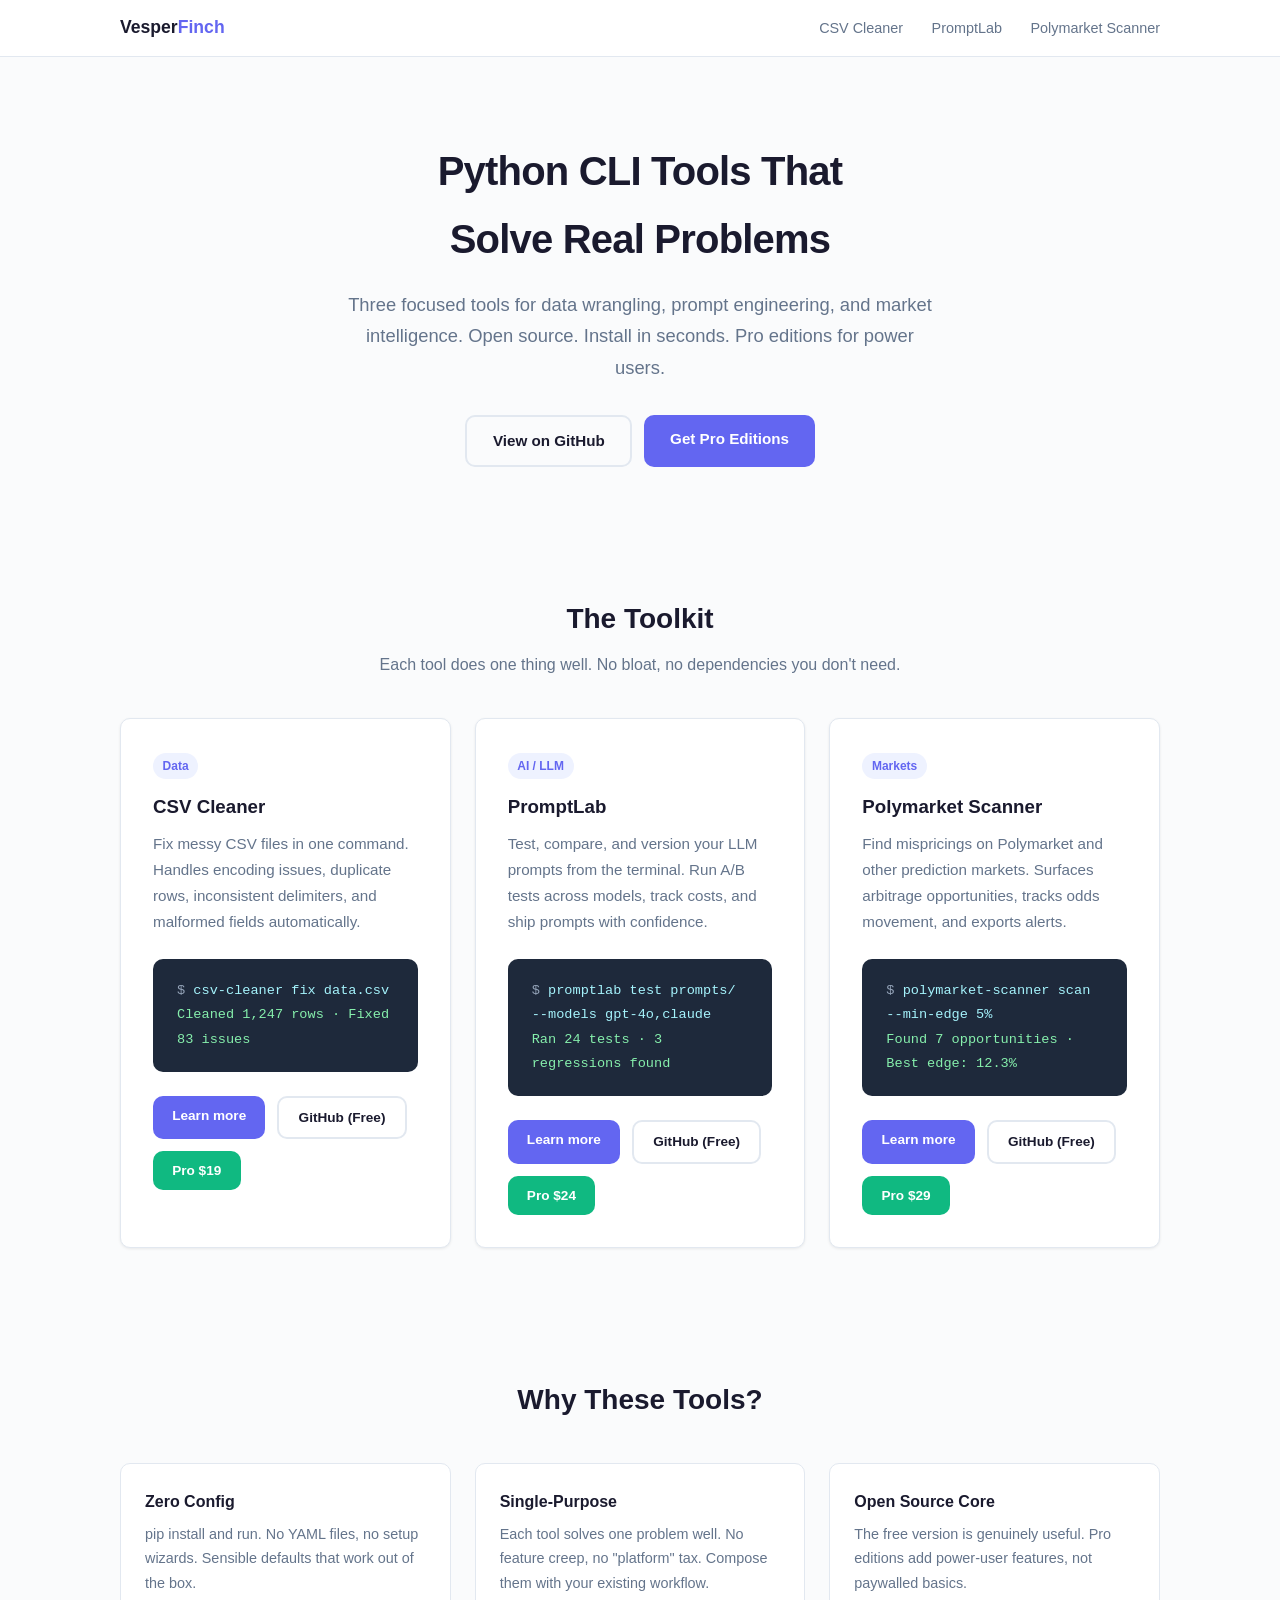
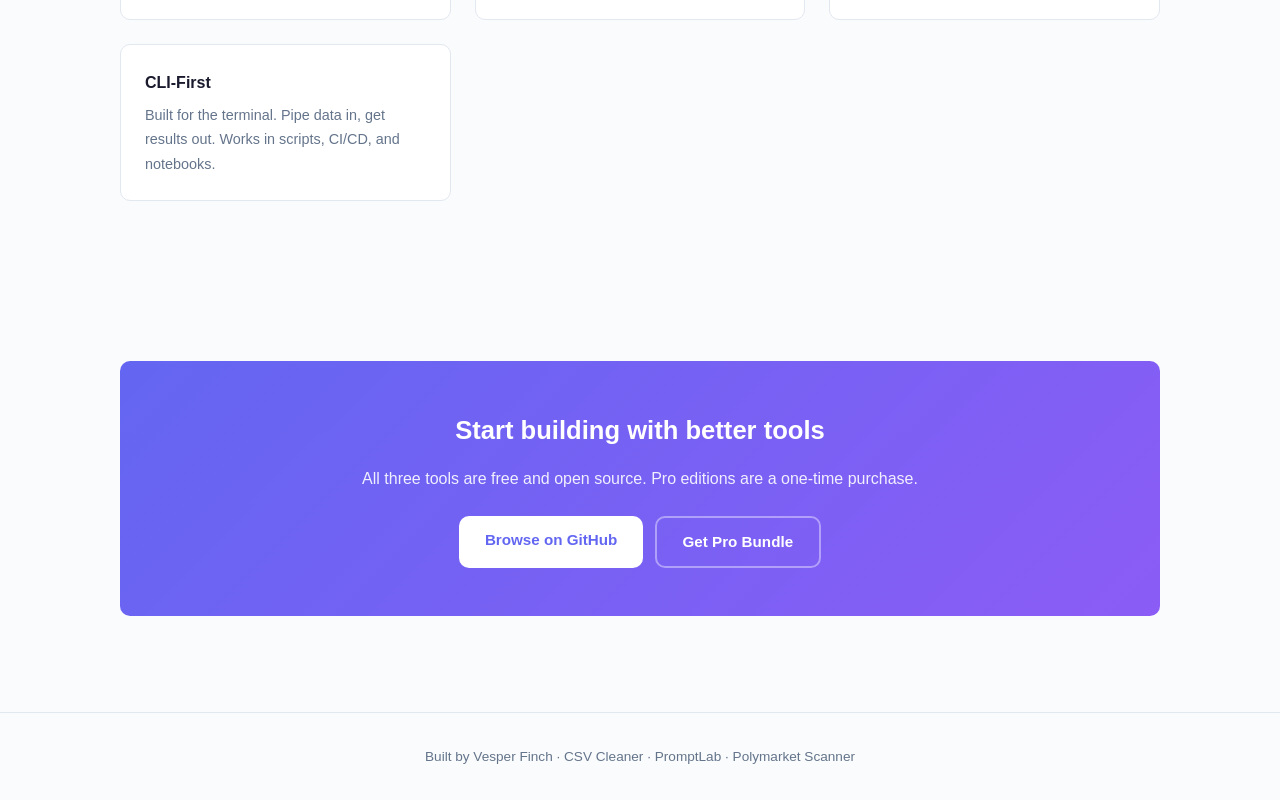
==== index.html @ 6afff686 "Landing pages for developer tools" ====
<!DOCTYPE html>
<html lang="en">
<head>
<meta charset="UTF-8">
<meta name="viewport" content="width=device-width,initial-scale=1">
<title>Developer Tools by Vesper Finch — Python CLI Tools for Data, Markets, and AI</title>
<meta name="description" content="Open-source Python CLI tools for cleaning CSV data, testing LLM prompts, and scanning prediction markets. Free to use, Pro editions available.">
<meta name="robots" content="index,follow">
<link rel="canonical" href="https://tools.vesperfinch.com/">
<meta property="og:type" content="website">
<meta property="og:title" content="Developer Tools by Vesper Finch — Python CLI Tools for Data, Markets, and AI">
<meta property="og:description" content="Open-source Python CLI tools for cleaning CSV data, testing LLM prompts, and scanning prediction markets.">
<meta property="og:url" content="https://tools.vesperfinch.com/">
<meta name="twitter:card" content="summary_large_image">
<meta name="twitter:title" content="Developer Tools by Vesper Finch">
<meta name="twitter:description" content="Python CLI tools for data, markets, and AI. Free & open source.">
<link rel="stylesheet" href="style.css">
<script type="application/ld+json">
{
  "@context":"https://schema.org",
  "@type":"WebSite",
  "name":"Vesper Finch Developer Tools",
  "url":"https://tools.vesperfinch.com/",
  "description":"Open-source Python CLI tools for data cleaning, LLM prompt testing, and prediction market analysis.",
  "author":{"@type":"Organization","name":"Vesper Finch"}
}
</script>
</head>
<body>

<header>
  <div class="container">
    <a href="index.html" class="logo">Vesper<span>Finch</span></a>
    <nav>
      <a href="csv-cleaner.html">CSV Cleaner</a>
      <a href="promptlab.html">PromptLab</a>
      <a href="polymarket-scanner.html">Polymarket Scanner</a>
    </nav>
  </div>
</header>

<section class="hero">
  <div class="container">
    <h1>Python CLI Tools That<br>Solve Real Problems</h1>
    <p class="subtitle">Three focused tools for data wrangling, prompt engineering, and market intelligence. Open source. Install in seconds. Pro editions for power users.</p>
    <div class="btn-group">
      <a href="https://github.com/vesper-astrena" class="btn btn-outline">View on GitHub</a>
      <a href="https://vesperfinch.gumroad.com" class="btn btn-primary">Get Pro Editions</a>
    </div>
  </div>
</section>

<section>
  <div class="container">
    <div class="section-header">
      <h2>The Toolkit</h2>
      <p>Each tool does one thing well. No bloat, no dependencies you don't need.</p>
    </div>

    <div class="cards">

      <!-- CSV Cleaner -->
      <div class="card">
        <span class="badge">Data</span>
        <h3>CSV Cleaner</h3>
        <p>Fix messy CSV files in one command. Handles encoding issues, duplicate rows, inconsistent delimiters, and malformed fields automatically.</p>
        <div class="code-block">
          <span class="prompt">$</span> <span class="cmd">csv-cleaner fix data.csv</span><br>
          <span class="out">Cleaned 1,247 rows &middot; Fixed 83 issues</span>
        </div>
        <div class="btn-group" style="justify-content:flex-start">
          <a href="csv-cleaner.html" class="btn btn-primary" style="padding:.5rem 1.2rem;font-size:.85rem">Learn more</a>
          <a href="https://github.com/vesper-astrena/csv-cleaner" class="btn btn-outline" style="padding:.5rem 1.2rem;font-size:.85rem">GitHub (Free)</a>
          <a href="https://vesperfinch.gumroad.com/l/zgnbf" class="btn btn-green" style="padding:.5rem 1.2rem;font-size:.85rem">Pro $19</a>
        </div>
      </div>

      <!-- PromptLab -->
      <div class="card">
        <span class="badge">AI / LLM</span>
        <h3>PromptLab</h3>
        <p>Test, compare, and version your LLM prompts from the terminal. Run A/B tests across models, track costs, and ship prompts with confidence.</p>
        <div class="code-block">
          <span class="prompt">$</span> <span class="cmd">promptlab test prompts/ --models gpt-4o,claude</span><br>
          <span class="out">Ran 24 tests &middot; 3 regressions found</span>
        </div>
        <div class="btn-group" style="justify-content:flex-start">
          <a href="promptlab.html" class="btn btn-primary" style="padding:.5rem 1.2rem;font-size:.85rem">Learn more</a>
          <a href="https://github.com/vesper-astrena/promptlab" class="btn btn-outline" style="padding:.5rem 1.2rem;font-size:.85rem">GitHub (Free)</a>
          <a href="https://vesperfinch.gumroad.com/l/qopfk" class="btn btn-green" style="padding:.5rem 1.2rem;font-size:.85rem">Pro $24</a>
        </div>
      </div>

      <!-- Polymarket Scanner -->
      <div class="card">
        <span class="badge">Markets</span>
        <h3>Polymarket Scanner</h3>
        <p>Find mispricings on Polymarket and other prediction markets. Surfaces arbitrage opportunities, tracks odds movement, and exports alerts.</p>
        <div class="code-block">
          <span class="prompt">$</span> <span class="cmd">polymarket-scanner scan --min-edge 5%</span><br>
          <span class="out">Found 7 opportunities &middot; Best edge: 12.3%</span>
        </div>
        <div class="btn-group" style="justify-content:flex-start">
          <a href="polymarket-scanner.html" class="btn btn-primary" style="padding:.5rem 1.2rem;font-size:.85rem">Learn more</a>
          <a href="https://github.com/vesper-astrena/polymarket-scanner" class="btn btn-outline" style="padding:.5rem 1.2rem;font-size:.85rem">GitHub (Free)</a>
          <a href="https://vesperfinch.gumroad.com/l/kxbax" class="btn btn-green" style="padding:.5rem 1.2rem;font-size:.85rem">Pro $29</a>
        </div>
      </div>

    </div>
  </div>
</section>

<section>
  <div class="container">
    <div class="section-header">
      <h2>Why These Tools?</h2>
    </div>
    <div class="features">
      <div class="feature">
        <h4>Zero Config</h4>
        <p>pip install and run. No YAML files, no setup wizards. Sensible defaults that work out of the box.</p>
      </div>
      <div class="feature">
        <h4>Single-Purpose</h4>
        <p>Each tool solves one problem well. No feature creep, no "platform" tax. Compose them with your existing workflow.</p>
      </div>
      <div class="feature">
        <h4>Open Source Core</h4>
        <p>The free version is genuinely useful. Pro editions add power-user features, not paywalled basics.</p>
      </div>
      <div class="feature">
        <h4>CLI-First</h4>
        <p>Built for the terminal. Pipe data in, get results out. Works in scripts, CI/CD, and notebooks.</p>
      </div>
    </div>
  </div>
</section>

<section>
  <div class="container">
    <div class="cta-banner">
      <h2>Start building with better tools</h2>
      <p>All three tools are free and open source. Pro editions are a one-time purchase.</p>
      <div class="btn-group">
        <a href="https://github.com/vesper-astrena" class="btn btn-primary">Browse on GitHub</a>
        <a href="https://vesperfinch.gumroad.com" class="btn btn-outline">Get Pro Bundle</a>
      </div>
    </div>
  </div>
</section>

<footer>
  <div class="container">
    <p>Built by <a href="https://github.com/vesper-astrena">Vesper Finch</a> &middot; <a href="csv-cleaner.html">CSV Cleaner</a> &middot; <a href="promptlab.html">PromptLab</a> &middot; <a href="polymarket-scanner.html">Polymarket Scanner</a></p>
  </div>
</footer>

</body>
</html>
---- style.css ----
/* ===== Reset & Base ===== */
*,*::before,*::after{box-sizing:border-box;margin:0;padding:0}
:root{
  --bg:#fafbfc;--surface:#fff;--text:#1a1a2e;--muted:#64748b;
  --accent:#6366f1;--accent-hover:#4f46e5;--green:#10b981;--green-hover:#059669;
  --border:#e2e8f0;--radius:10px;--shadow:0 1px 3px rgba(0,0,0,.08);
  --max-w:1080px;
}
html{font-size:16px;scroll-behavior:smooth}
body{font-family:-apple-system,BlinkMacSystemFont,"Segoe UI",Roboto,Helvetica,Arial,sans-serif;
  color:var(--text);background:var(--bg);line-height:1.7}
a{color:var(--accent);text-decoration:none}
a:hover{text-decoration:underline}
img{max-width:100%;display:block}

/* ===== Layout ===== */
.container{max-width:var(--max-w);margin:0 auto;padding:0 1.25rem}
section{padding:4rem 0}

/* ===== Header / Nav ===== */
header{background:var(--surface);border-bottom:1px solid var(--border);position:sticky;top:0;z-index:50}
header .container{display:flex;align-items:center;justify-content:space-between;height:56px}
.logo{font-weight:700;font-size:1.1rem;color:var(--text)}
.logo span{color:var(--accent)}
nav a{margin-left:1.5rem;font-size:.9rem;color:var(--muted);font-weight:500}
nav a:hover{color:var(--accent);text-decoration:none}

/* ===== Hero ===== */
.hero{text-align:center;padding:5rem 0 4rem}
.hero h1{font-size:2.5rem;font-weight:800;letter-spacing:-.02em;margin-bottom:1rem}
.hero .subtitle{font-size:1.15rem;color:var(--muted);max-width:600px;margin:0 auto 2rem}
@media(max-width:640px){.hero h1{font-size:1.75rem}.hero .subtitle{font-size:1rem}}

/* ===== Buttons ===== */
.btn{display:inline-block;padding:.7rem 1.6rem;border-radius:var(--radius);font-weight:600;
  font-size:.95rem;transition:background .15s,transform .15s;border:none;cursor:pointer}
.btn:hover{transform:translateY(-1px);text-decoration:none}
.btn-primary{background:var(--accent);color:#fff}
.btn-primary:hover{background:var(--accent-hover);color:#fff}
.btn-green{background:var(--green);color:#fff}
.btn-green:hover{background:var(--green-hover);color:#fff}
.btn-outline{border:2px solid var(--border);color:var(--text);background:transparent}
.btn-outline:hover{border-color:var(--accent);color:var(--accent)}
.btn-group{display:flex;gap:.75rem;flex-wrap:wrap;justify-content:center;margin-top:1.5rem}

/* ===== Cards ===== */
.cards{display:grid;grid-template-columns:repeat(auto-fit,minmax(300px,1fr));gap:1.5rem}
.card{background:var(--surface);border:1px solid var(--border);border-radius:var(--radius);
  padding:2rem;box-shadow:var(--shadow);transition:box-shadow .2s}
.card:hover{box-shadow:0 4px 12px rgba(0,0,0,.1)}
.card h3{margin-bottom:.5rem}
.card p{color:var(--muted);font-size:.95rem;margin-bottom:1.25rem}
.badge{display:inline-block;font-size:.75rem;font-weight:700;padding:.2rem .6rem;
  border-radius:999px;background:#eef2ff;color:var(--accent);margin-bottom:.75rem}

/* ===== Feature Grid ===== */
.features{display:grid;grid-template-columns:repeat(auto-fit,minmax(260px,1fr));gap:1.5rem}
.feature{padding:1.5rem;background:var(--surface);border:1px solid var(--border);border-radius:var(--radius)}
.feature h4{margin-bottom:.4rem}
.feature p{color:var(--muted);font-size:.9rem}

/* ===== Comparison Table ===== */
.table-wrap{overflow-x:auto;margin:2rem 0}
table{width:100%;border-collapse:collapse;background:var(--surface);border-radius:var(--radius);overflow:hidden;
  box-shadow:var(--shadow)}
th,td{padding:.85rem 1.1rem;text-align:left;border-bottom:1px solid var(--border);font-size:.93rem}
th{background:#f8fafc;font-weight:700;white-space:nowrap}
td:first-child{font-weight:600}
.check{color:var(--green);font-weight:700}
.cross{color:#cbd5e1}

/* ===== Code Block / Demo ===== */
.code-block{background:#1e293b;color:#e2e8f0;border-radius:var(--radius);padding:1.25rem 1.5rem;
  overflow-x:auto;font-family:"SF Mono",Consolas,monospace;font-size:.85rem;line-height:1.8;margin:1.5rem 0}
.code-block .prompt{color:#94a3b8}
.code-block .cmd{color:#a5f3fc}
.code-block .out{color:#86efac}
.code-block .comment{color:#64748b}

/* ===== Before/After ===== */
.ba-grid{display:grid;grid-template-columns:1fr 1fr;gap:1.5rem;margin:2rem 0}
@media(max-width:640px){.ba-grid{grid-template-columns:1fr}}
.ba-grid .ba-box{border-radius:var(--radius);padding:1.25rem;font-family:monospace;font-size:.82rem;line-height:1.7}
.ba-before{background:#fef2f2;border:1px solid #fecaca}
.ba-after{background:#f0fdf4;border:1px solid #bbf7d0}
.ba-label{font-family:-apple-system,sans-serif;font-weight:700;font-size:.85rem;margin-bottom:.5rem}

/* ===== Section Headers ===== */
.section-header{text-align:center;margin-bottom:2.5rem}
.section-header h2{font-size:1.75rem;font-weight:800;margin-bottom:.5rem}
.section-header p{color:var(--muted);max-width:560px;margin:0 auto}

/* ===== CTA Banner ===== */
.cta-banner{background:linear-gradient(135deg,#6366f1,#8b5cf6);color:#fff;border-radius:var(--radius);
  padding:3rem 2rem;text-align:center;margin:2rem 0}
.cta-banner h2{font-size:1.6rem;margin-bottom:.75rem}
.cta-banner p{opacity:.9;margin-bottom:1.5rem}
.cta-banner .btn-primary{background:#fff;color:var(--accent)}
.cta-banner .btn-primary:hover{background:#f0f0ff}
.cta-banner .btn-outline{border-color:rgba(255,255,255,.4);color:#fff}
.cta-banner .btn-outline:hover{border-color:#fff}

/* ===== Footer ===== */
footer{border-top:1px solid var(--border);padding:2rem 0;text-align:center;color:var(--muted);font-size:.85rem}
footer a{color:var(--muted)}
footer a:hover{color:var(--accent)}

/* ===== Price Tag ===== */
.price{font-size:2rem;font-weight:800;color:var(--accent)}
.price-note{font-size:.85rem;color:var(--muted)}
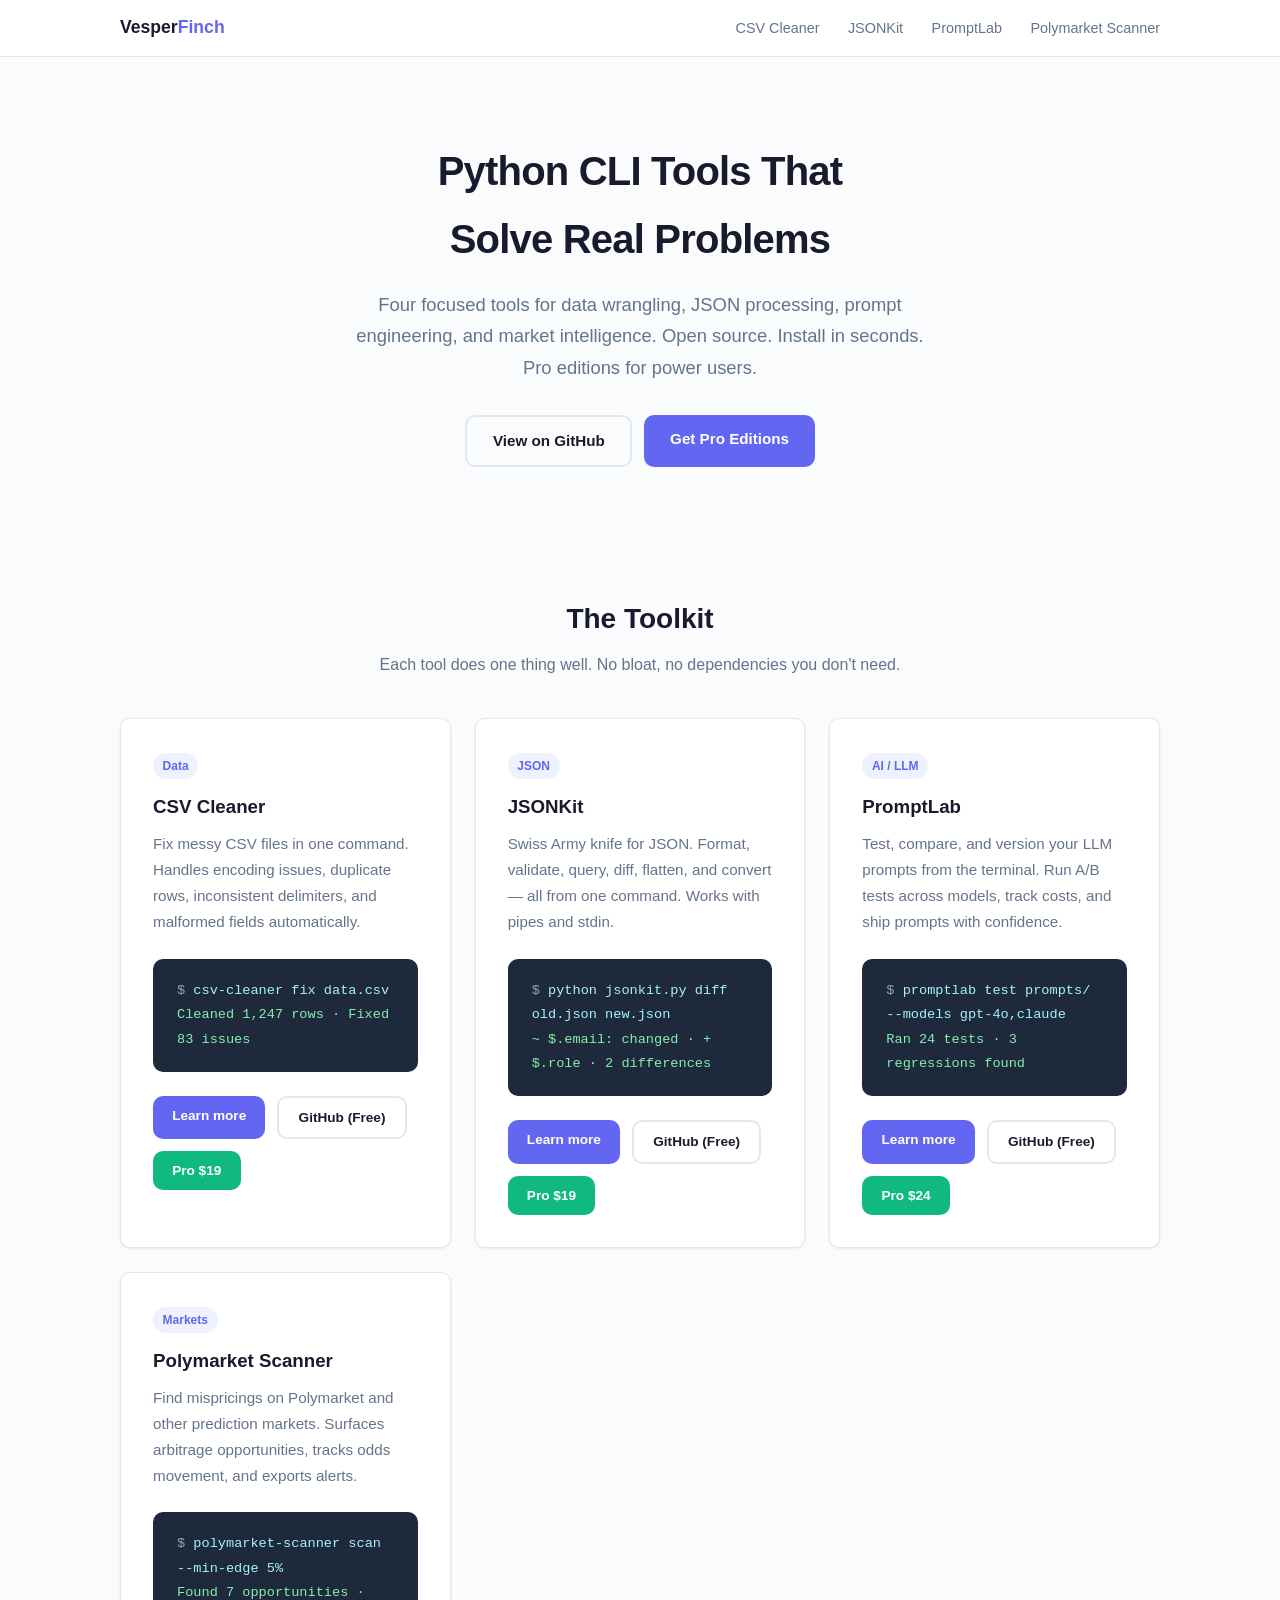
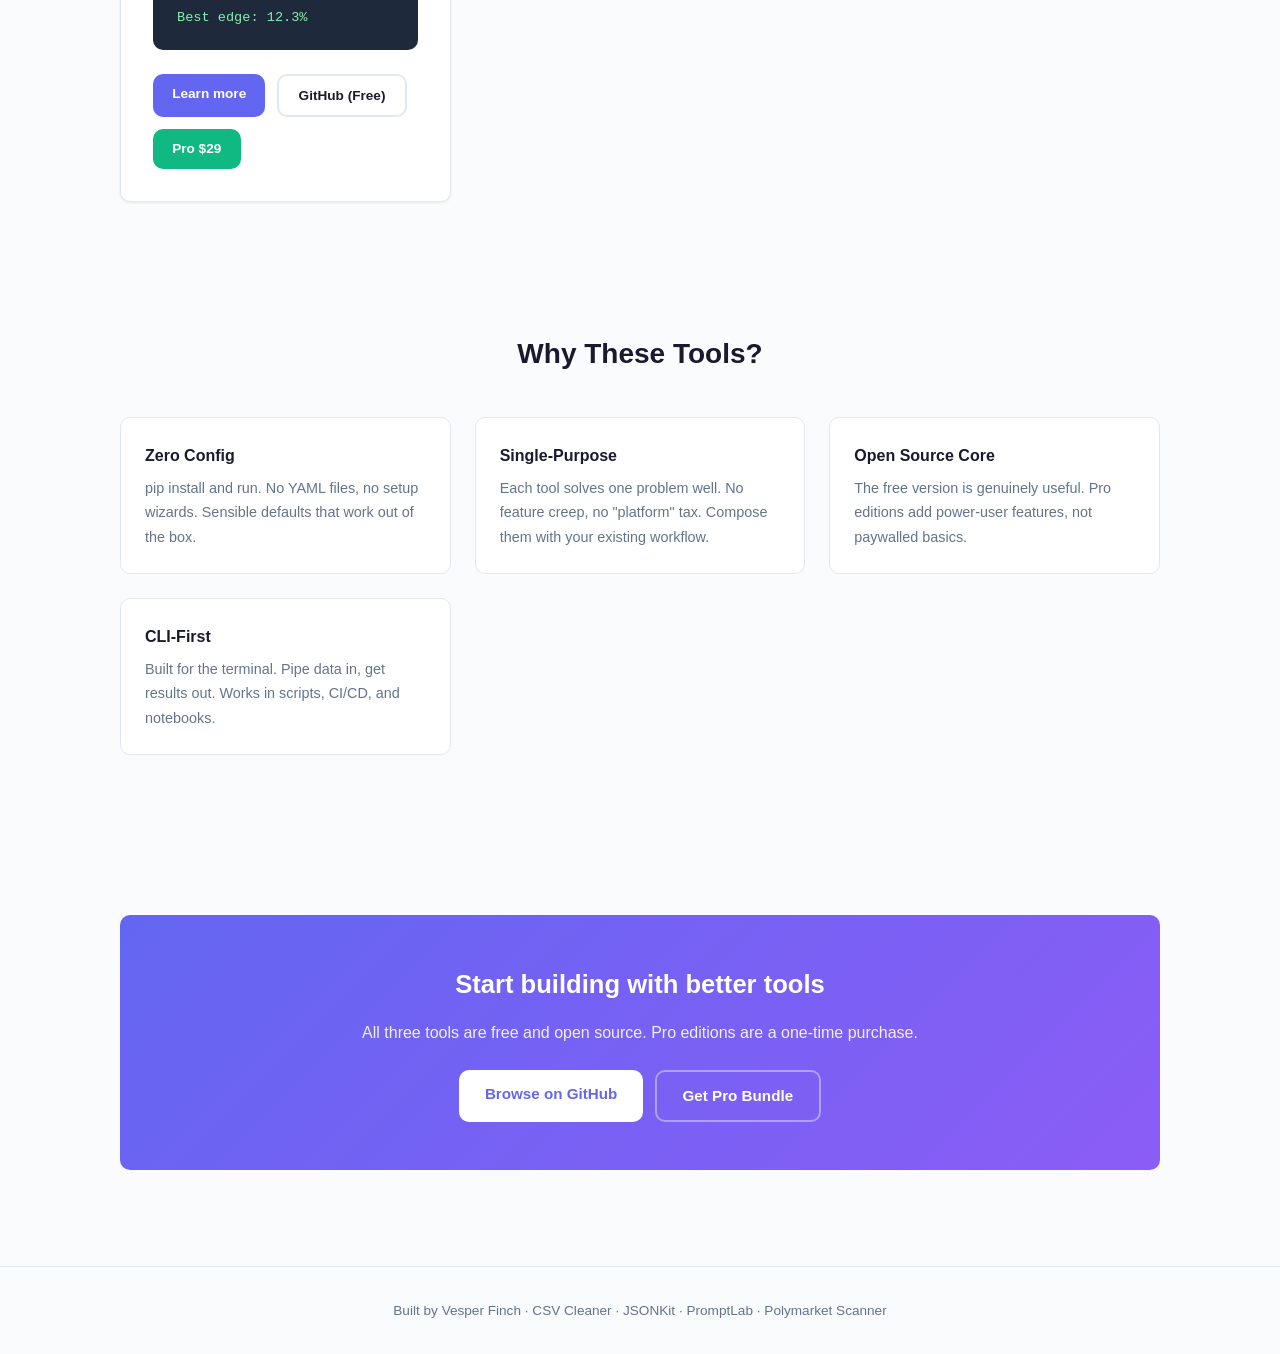
==== commit b7fd4719: "Add JSONKit product page and update navigation" ====
--- a/index.html
+++ b/index.html
@@ -3,8 +3,8 @@
 <head>
 <meta charset="UTF-8">
 <meta name="viewport" content="width=device-width,initial-scale=1">
-<title>Developer Tools by Vesper Finch — Python CLI Tools for Data, Markets, and AI</title>
-<meta name="description" content="Open-source Python CLI tools for cleaning CSV data, testing LLM prompts, and scanning prediction markets. Free to use, Pro editions available.">
+<title>Developer Tools by Vesper Finch — Python CLI Tools for Data, JSON, Markets, and AI</title>
+<meta name="description" content="Open-source Python CLI tools for cleaning CSV data, working with JSON, testing LLM prompts, and scanning prediction markets. Free to use, Pro editions available.">
 <meta name="robots" content="index,follow">
 <link rel="canonical" href="https://tools.vesperfinch.com/">
 <meta property="og:type" content="website">
@@ -33,6 +33,7 @@
     <a href="index.html" class="logo">Vesper<span>Finch</span></a>
     <nav>
       <a href="csv-cleaner.html">CSV Cleaner</a>
+      <a href="jsonkit.html">JSONKit</a>
       <a href="promptlab.html">PromptLab</a>
       <a href="polymarket-scanner.html">Polymarket Scanner</a>
     </nav>
@@ -42,7 +43,7 @@
 <section class="hero">
   <div class="container">
     <h1>Python CLI Tools That<br>Solve Real Problems</h1>
-    <p class="subtitle">Three focused tools for data wrangling, prompt engineering, and market intelligence. Open source. Install in seconds. Pro editions for power users.</p>
+    <p class="subtitle">Four focused tools for data wrangling, JSON processing, prompt engineering, and market intelligence. Open source. Install in seconds. Pro editions for power users.</p>
     <div class="btn-group">
       <a href="https://github.com/vesper-astrena" class="btn btn-outline">View on GitHub</a>
       <a href="https://vesperfinch.gumroad.com" class="btn btn-primary">Get Pro Editions</a>
@@ -72,6 +73,22 @@
           <a href="csv-cleaner.html" class="btn btn-primary" style="padding:.5rem 1.2rem;font-size:.85rem">Learn more</a>
           <a href="https://github.com/vesper-astrena/csv-cleaner" class="btn btn-outline" style="padding:.5rem 1.2rem;font-size:.85rem">GitHub (Free)</a>
           <a href="https://vesperfinch.gumroad.com/l/zgnbf" class="btn btn-green" style="padding:.5rem 1.2rem;font-size:.85rem">Pro $19</a>
+        </div>
+      </div>
+
+      <!-- JSONKit -->
+      <div class="card">
+        <span class="badge">JSON</span>
+        <h3>JSONKit</h3>
+        <p>Swiss Army knife for JSON. Format, validate, query, diff, flatten, and convert — all from one command. Works with pipes and stdin.</p>
+        <div class="code-block">
+          <span class="prompt">$</span> <span class="cmd">python jsonkit.py diff old.json new.json</span><br>
+          <span class="out">~ $.email: changed &middot; + $.role &middot; 2 differences</span>
+        </div>
+        <div class="btn-group" style="justify-content:flex-start">
+          <a href="jsonkit.html" class="btn btn-primary" style="padding:.5rem 1.2rem;font-size:.85rem">Learn more</a>
+          <a href="https://github.com/vesper-astrena/jsonkit" class="btn btn-outline" style="padding:.5rem 1.2rem;font-size:.85rem">GitHub (Free)</a>
+          <a href="https://vesperfinch.gumroad.com/l/jsonkit" class="btn btn-green" style="padding:.5rem 1.2rem;font-size:.85rem">Pro $19</a>
         </div>
       </div>
 
@@ -152,7 +169,7 @@
 
 <footer>
   <div class="container">
-    <p>Built by <a href="https://github.com/vesper-astrena">Vesper Finch</a> &middot; <a href="csv-cleaner.html">CSV Cleaner</a> &middot; <a href="promptlab.html">PromptLab</a> &middot; <a href="polymarket-scanner.html">Polymarket Scanner</a></p>
+    <p>Built by <a href="https://github.com/vesper-astrena">Vesper Finch</a> &middot; <a href="csv-cleaner.html">CSV Cleaner</a> &middot; <a href="jsonkit.html">JSONKit</a> &middot; <a href="promptlab.html">PromptLab</a> &middot; <a href="polymarket-scanner.html">Polymarket Scanner</a></p>
   </div>
 </footer>
 
